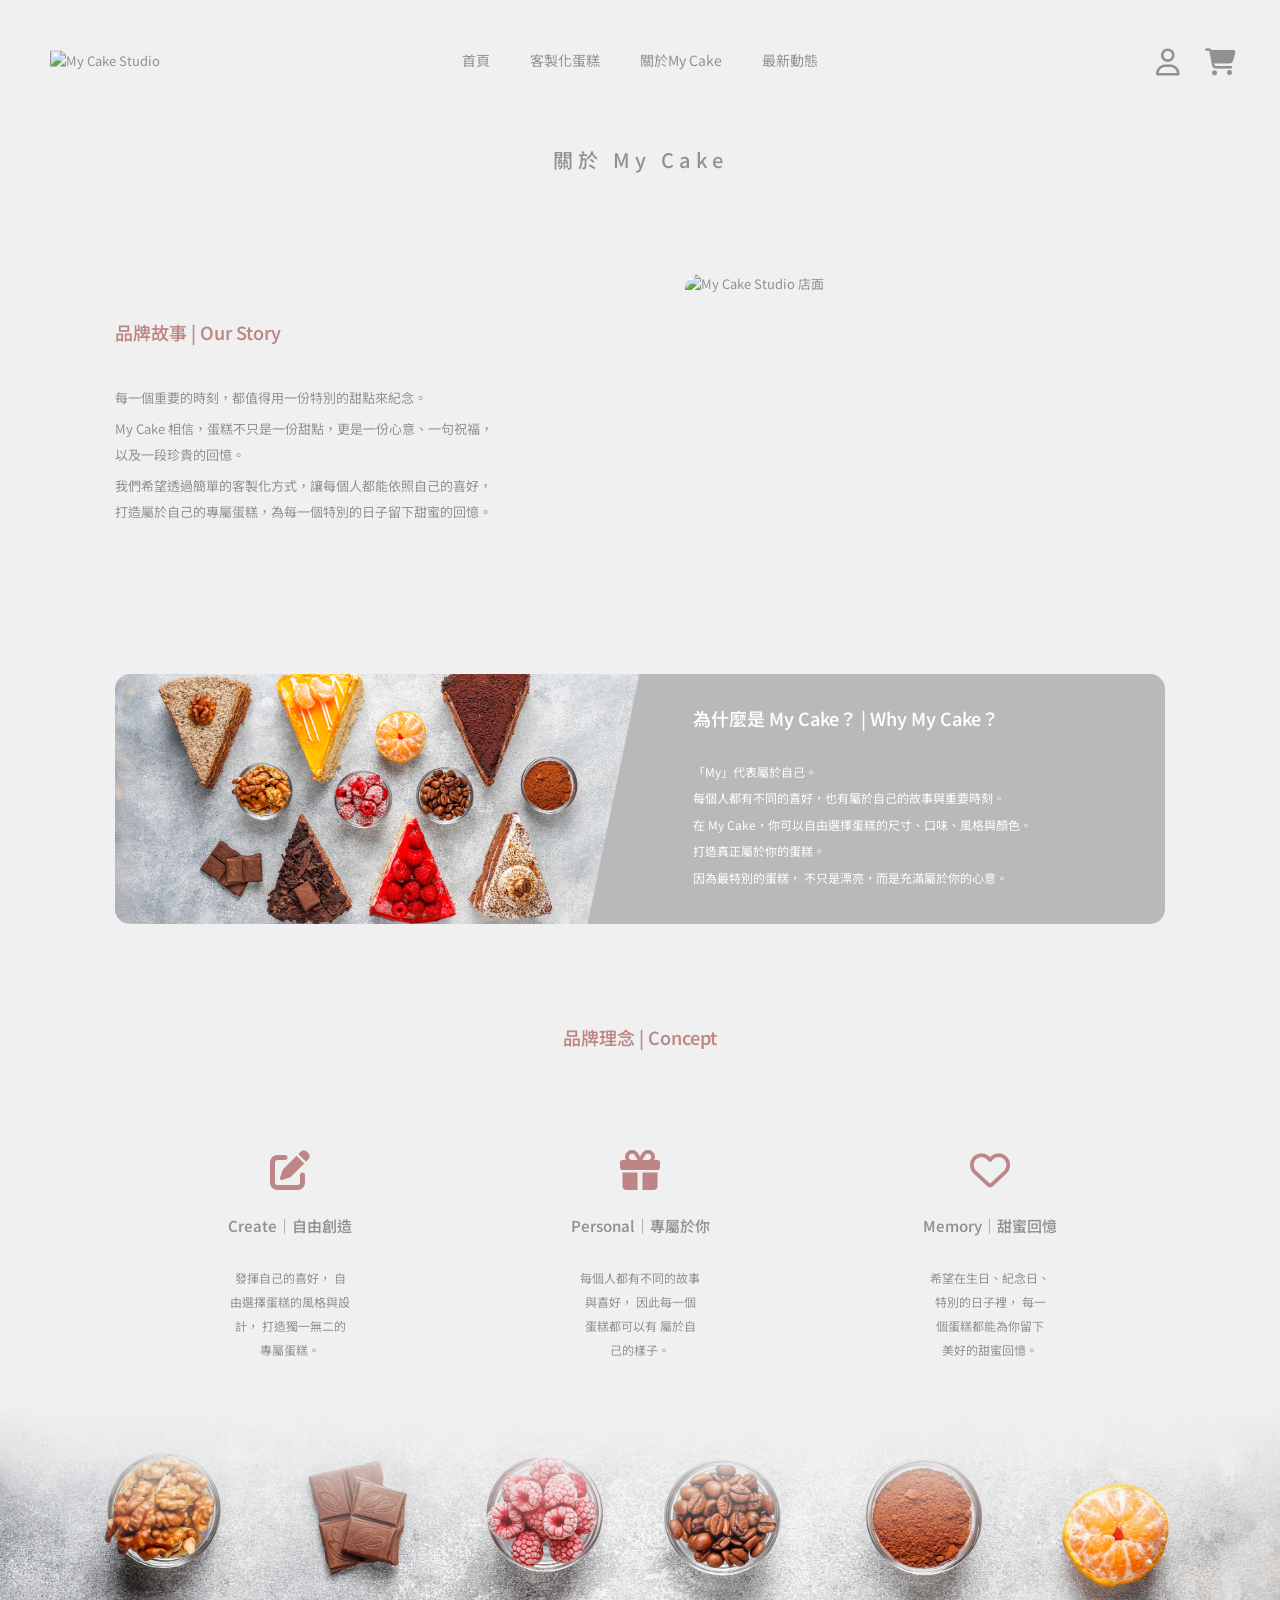
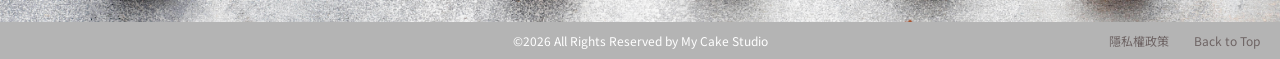
==== about.html @ 2c08181f "Add files via upload" ====
<!DOCTYPE html>
<html lang="en">

<head>
    <meta charset="UTF-8">
    <meta name="viewport" content="width=device-width, initial-scale=1.0">
    <title>My Cake Studio</title>
    <!-- 字體 -->
    <link rel="preconnect" href="https://fonts.googleapis.com">
    <link rel="preconnect" href="https://fonts.gstatic.com" crossorigin>

    <link href="https://fonts.googleapis.com/css2?family=Noto+Sans+TC:wght@300;400;500&display=swap" rel="stylesheet">
    <!-- icon -->
    <link rel="stylesheet" href="https://cdnjs.cloudflare.com/ajax/libs/font-awesome/6.5.2/css/all.min.css">

    <link rel="stylesheet" href="./about.css">

</head>

<body>
    <!-- ========HEADER=========== -->
    <header class="header">
        <div class="header-inner">
            <a href="./index.html" class="logo">
                <img src="./logo.png" alt="My Cake Studio">
            </a>
        </div>

        <nav class="nav">
            <a href="./index.html">首頁</a>
            <a href="./customizeCake.html">客製化蛋糕</a>
            <a href="./about.html">關於My Cake</a>
            <a href="./news.html">最新動態</a>
        </nav>

        <div class="header-icon">
            <a href="./member.html">
                <i class="fa-regular fa-user"></i>
            </a>
            <a href="./cart.html">
                <i class="fa-solid fa-cart-shopping"></i>
            </a>
        </div>
    </header>
    <!-- ========HERO=========== -->
    <main>
        <h1>關於 My Cake</h1>

        <section class="hero">
            <div class="hero-content">
                <h2>
                    品牌故事
                    <span>| Our Story</span>
                </h2>

                <p>
                    每一個重要的時刻，都值得用一份特別的甜點來紀念。
                </p>

                <p>
                    My Cake 相信，蛋糕不只是一份甜點，更是一份心意、一句祝福，<br>
                    以及一段珍貴的回憶。

                </p>

                <p>
                    我們希望透過簡單的客製化方式，讓每個人都能依照自己的喜好，<br>
                    打造屬於自己的專屬蛋糕，為每一個特別的日子留下甜蜜的回憶。
                </p>
            </div>

            <div>
                <img src="./delicious-donut-shop-ai-generated.jpg" alt="My Cake Studio 店面">
            </div>
        </section>
        <!-- ========ABOUT=========== -->
        <section class="about section">
            <div class="about-text">
                <div>
                    <img src="./assortment-pieces-cake (2).jpg" alt="各式甜點與蛋糕">
                </div>
                <div>
                    <h2>
                        為什麼是 My Cake？
                        <span>| Why My Cake？</span>
                    </h2>
                    <p>
                        「My」代表屬於自己。
                    </p>

                    <p>
                        每個人都有不同的喜好，也有屬於自己的故事與重要時刻。
                    </p>

                    <p>
                        在 My Cake，你可以自由選擇蛋糕的尺寸、口味、風格與顏色。
                    </p>

                    <p>
                        打造真正屬於你的蛋糕。
                    </p>

                    <p>
                        因為最特別的蛋糕，
                        不只是漂亮，而是充滿屬於你的心意。
                    </p>

                </div>
            </div>
        </section>
        <!-- ========品牌理念=========== -->
        <section class="process">
            <h2>
                品牌理念
                <span>| Concept</span>
            </h2>

            <div class="process-list">
                <div class="process-item">
                    <div class="circle">
                        <i class="fa-solid fa-pen-to-square"></i>
                        <h3>Create｜自由創造</h3>
                        <p>
                            發揮自己的喜好，
                            自由選擇蛋糕的風格與設計，
                            打造獨一無二的專屬蛋糕。
                        </p>
                    </div>
                </div>

                <div class="process-item">
                    <div class="circle">
                        <i class="fa-solid fa-gift"></i>
                        <h3>Personal｜專屬於你</h3>
                        <p>
                            每個人都有不同的故事與喜好，
                            因此每一個蛋糕都可以有
                            屬於自己的樣子。
                        </p>
                    </div>
                </div>

                <div class="process-item">
                    <div class="circle">
                        <i class="fa-regular fa-heart"></i>
                        <h3>Memory｜甜蜜回憶</h3>
                        <p>
                            希望在生日、紀念日、
                            特別的日子裡，
                            每一個蛋糕都能為你留下
                            美好的甜蜜回憶。
                        </p>
                    </div>
                </div>
            </div>
        </section>
        <!-- 食材圖片 -->
        <section class="ingredient-photo">
            <img src="./assortment-pieces-cake (1).jpg" alt="">
        </section>
    </main>
    <!-- ========FOOTER=========== -->
    <footer>
        <p>&copy;2026 All Rights Reserved by My Cake Studio
        </p>
        <div>
            <a href="#">隱私權政策</a>
            <a href="#">Back to Top</a>
        </div>
    </footer>
</body>

</html>
---- about.css ----
* {
    margin: 0;
    padding: 0;
    font-family: "Noto Sans TC", sans-serif;
    box-sizing: border-box;
}

body {
    color: rgb(145, 145, 145);
    background-color: rgb(240, 240, 240);
    font-size: 13px;
    overflow-x: hidden;
}

a {
    text-decoration: none;
    color: inherit;
}

img {
    display: block;
    width: 100%;
}

button {
    font-family: inherit;
    border: none;
    cursor: pointer;
}

/* <!-- ========HEADER=========== --> */
.header {
    height: 120px;
    display: flex;
    align-items: center;
    justify-content: center;
    position: relative;
}

/* LOGO */
.header-inner {
    position: absolute;
    left: 50px;
    top: 50%;
    transform: translateY(-50%);
}

.logo img {
    width: 300px;
}


/* 導覽列 */
.nav {
    display: flex;
    gap: 40px;
}

.nav a {
    font-size: 14px;
    transition: 0.3s;
}

.nav a:hover {
    color: #bd8585;
}

/* 右邊icon */
.header-icon {
    position: absolute;
    right: 45px;
    display: flex;
    gap: 25px;
}

.header-icon a {
    font-size: 27px;
    transition: 0.3s;
}

.header-icon a:hover {
    color: #bd8585;
}

/* <!-- ========MAIN=========== --> */
main {
    width: 85%;
    max-width: 1050px;
    margin: 0 auto;
}

main h1 {
    text-align: center;
    font-size: 20px;
    font-weight: 500;
    margin: 25px 0 100px;
    letter-spacing: 5px;
}

/* <!-- ========品牌故事=========== --> */
.hero {
    display: flex;
    align-items: center;
    gap: 20px;
    margin-bottom: 100px;
}

/* 左邊文字 */
.hero-content {
    width: 550px;
    flex: none;
}

.hero-content h2 {
    color: #bd8585;
    font-size: 18px;
    font-weight: 550;
    margin-bottom: 40px;
}

.hero-content p {
    font-size: 13px;
    line-height: 2;
    margin-bottom: 5px;
}

/* 右邊圖片 */
.hero div:last-child {
    width: 480px;
    flex-shrink: 0;
}

.hero div:last-child img {
    width: 100%;
    height: 300px;
    object-fit: cover;
    border-radius: 15px;
}

/* <!-- ========ABOUT=========== --> */
.about {
    margin-bottom: 100px;
}

.about-text {
    display: flex;
    align-items: stretch;
    overflow: hidden;
    border-radius: 15px;
    height: 250px;
    position: relative;
}

/* 左邊蛋糕照片 */
.about-text div:first-child {
    width: 50%;
    flex-shrink: 0;
}

.about-text div:first-child img {
    width: 100%;
    height: 100%;
    object-fit: cover;
    object-position: center 55%;
}

/* 右邊文字 */
.about-text div:last-child {
    width: 55%;
    margin-left: -5%;
    background-color: rgb(185, 185, 185);
    color: white;
    display: flex;
    flex-direction: column;
    justify-content: center;
    align-items: center;
    padding: 30px 40px 30px 70px;
    clip-path: polygon(9% 0, 100% 0, 100% 100%, 0 100%);
    position: relative;
    z-index: 2;
}

.about-text div:last-child h2,
.about-text div:last-child p {
    width: 85%;
}

.about-text h2 {
    font-size: 18px;
    font-weight: 550;
    margin-bottom: 30px;
}

.about-text p {
    font-size: 12px;
    line-height: 1.8;
    margin-bottom: 5px;
}

/* <!-- ========品牌理念=========== --> */
.process {
    margin-bottom: 40px;
}

.process h2 {
    text-align: center;
    color: #bd8585;
    font-size: 18px;
    font-weight: 550;
    margin-bottom: 100px;
}

.process-list {
    display: flex;
    justify-content: space-around;
    text-align: center;
}

.process-item {
    width: 28%;
}

.circle {
    display: flex;
    flex-direction: column;
    align-items: center;
}

.circle i {
    color: #bd8585;
    font-size: 40px;
    margin-bottom: 25px;
}

.circle h3 {
    font-size: 15px;
    font-weight: 550;
    margin-bottom: 30px;
}

.circle p {
    width: 120px;
    font-size: 12px;
    line-height: 2;
    text-align: center
}

/* <!-- ========食材圖片=========== --> */
.ingredient-photo {
    width: 100vw;
    height: 220px;
    margin-top: 10px;
    margin-left: calc(50% - 50vw);
    position: relative;
    overflow: hidden;
}

.ingredient-photo img {
    width: 100%;
    height: 100%;
    object-fit: cover;
    object-position: center 35%;
}

.ingredient-photo::after {
    content: "";
    position: absolute;
    inset: 0;
    background: linear-gradient(to bottom,
            rgb(240, 240, 240) 0%,
            rgba(240, 240, 240, 0.75) 25%,
            rgba(240, 240, 240, 0.35) 45%,
            rgba(240, 240, 240, 0) 65%);
    pointer-events: none;

}

/* <!-- ========FOOTER=========== --> */
footer {
    padding: 10px 20px;
    background-color: rgb(180, 180, 180);
    color: white;
    font-size: 12px;

    display: flex;
    align-items: center;
    justify-content: flex-end;

    position: relative;
}

footer p {
    margin: 0;

    /* 固定在整個 footer 正中央 */
    position: absolute;
    left: 50%;
    transform: translateX(-50%);
}

footer div {
    display: flex;
    gap: 25px;
}

footer div a {
    color: rgb(110, 100, 100);
}

footer a:hover {
    text-decoration: underline;
}
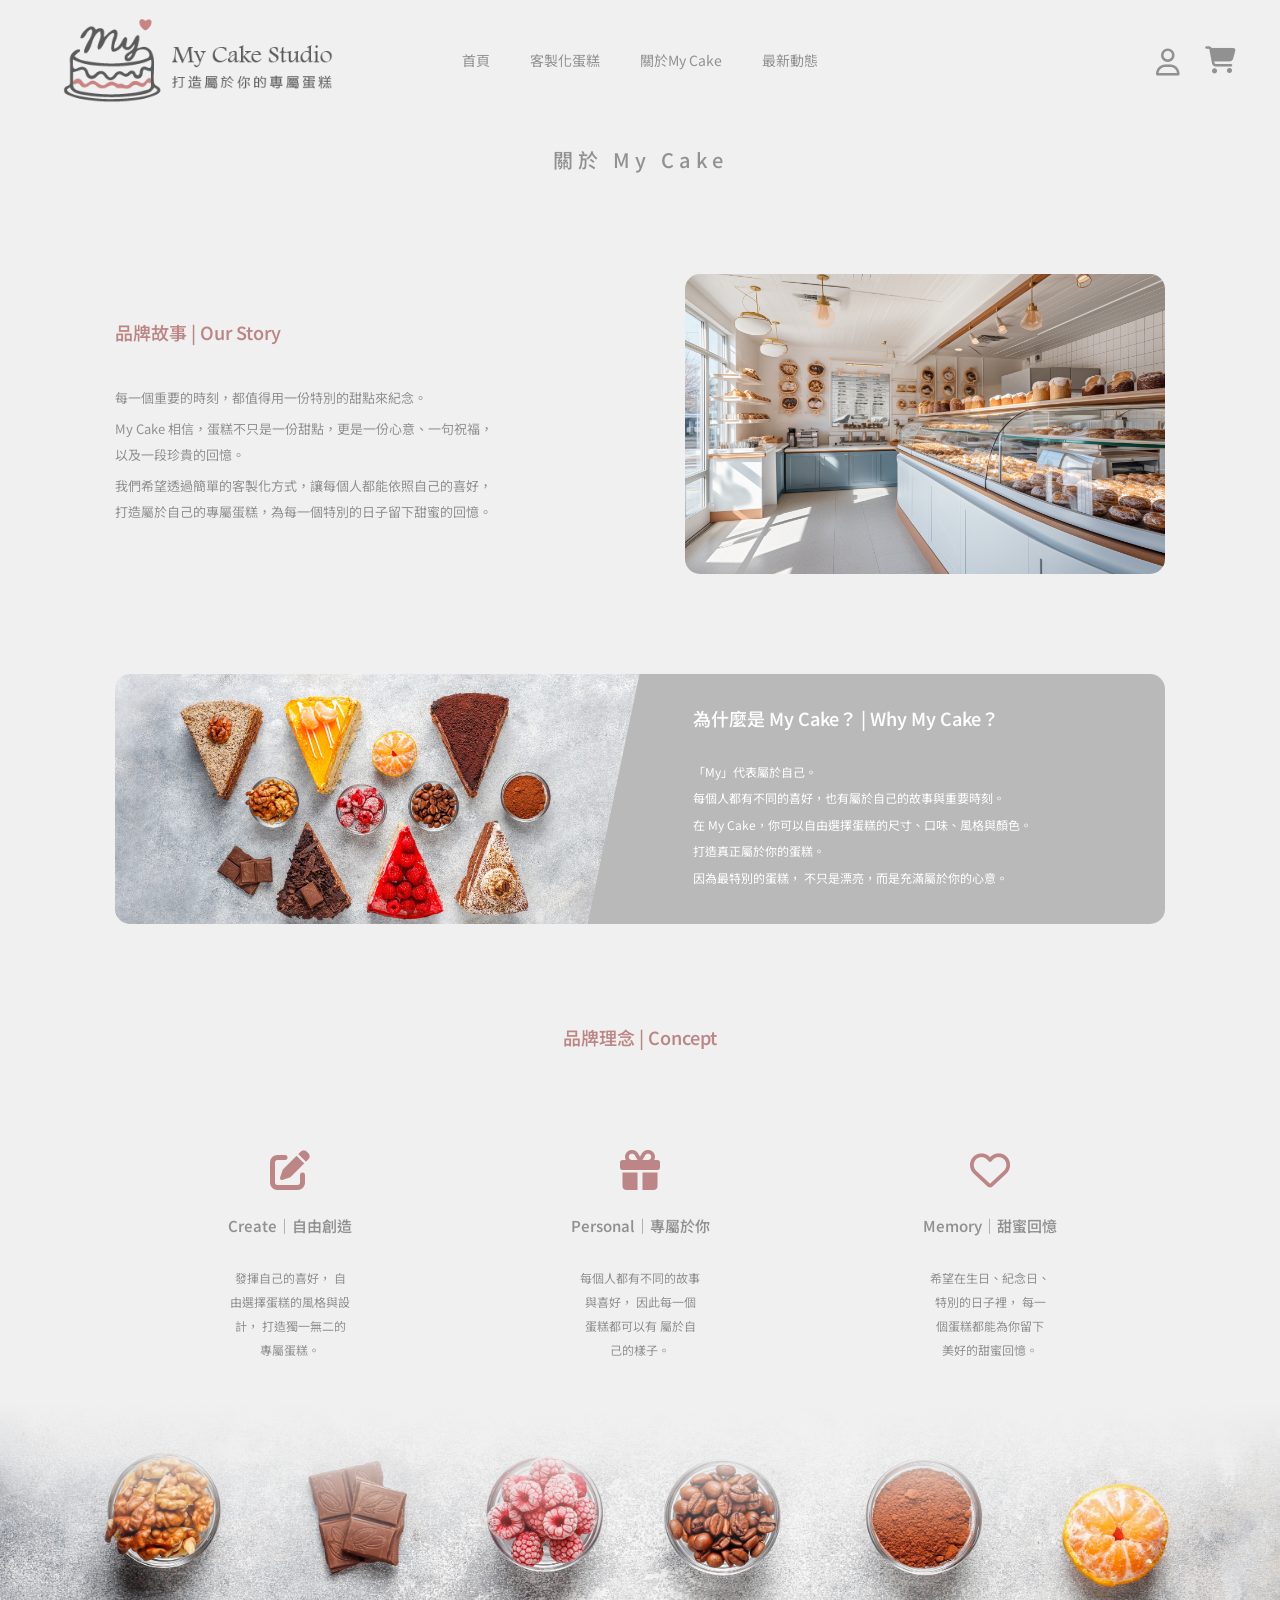
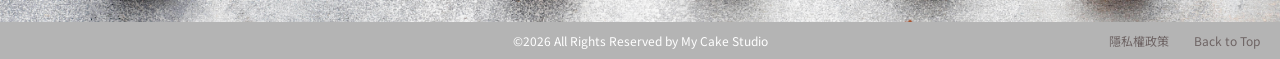
==== commit 12fa96d6: "Add files via upload" ====
--- a/about.html
+++ b/about.html
@@ -22,11 +22,11 @@
     <header class="header">
         <div class="header-inner">
             <a href="./index.html" class="logo">
-                <img src="./logo.png" alt="My Cake Studio">
+                <img src="./indeximg/logo.png" alt="My Cake Studio">
             </a>
         </div>
 
-        <nav class="nav">
+        <nav class="nav" id="mainNav">
             <a href="./index.html">首頁</a>
             <a href="./customizeCake.html">客製化蛋糕</a>
             <a href="./about.html">關於My Cake</a>
@@ -34,11 +34,42 @@
         </nav>
 
         <div class="header-icon">
-            <a href="./member.html">
-                <i class="fa-regular fa-user"></i>
-            </a>
-            <a href="./cart.html">
+            <button class="mobile-menu-toggle" id="mobileMenuBtn">
+                <i class="fa-solid fa-bars"></i>
+            </button>
+            <!-- 會員選單 Wrapper -->
+            <div class="member-menu-wrapper" style="position: relative;">
+                <!-- 點擊觸發彈出選單的按鈕 -->
+                <a href="javascript:void(0)" id="openMemberBtn">
+                    <i class="fa-regular fa-user"></i>
+                </a>
+
+                <!-- 點擊圖示後彈出的下拉選單 -->
+                <div class="member-dropdown" id="memberDropdown">
+                    <!-- 未登入狀態：顯示登入與註冊按鈕 -->
+                    <div id="loggedOutView" class="member-view">
+                        <div class="member-btn-group">
+                            <a href="./login.html" class="member-btn login-btn">會員登入</a>
+                            <a href="./register.html" class="member-btn register-btn">新會員註冊</a>
+                        </div>
+                    </div>
+
+                    <!-- 已登入狀態：顯示個人帳戶選單（已移除登出） -->
+                    <div id="loggedInView" class="member-view" style="display: none;">
+                        <div class="user-greeting">嗨，<span id="userNameDisplay">會員</span></div>
+                        <hr class="menu-divider">
+                        <ul class="member-links">
+                            <li><a href="./member.html">我的帳戶</a></li>
+                            <li><a href="#">訂單查詢</a></li>
+                        </ul>
+                    </div>
+                </div>
+            </div>
+
+            <!-- 購物車圖示 -->
+            <a href="javascript:void(0)" class="cart-icon-wrapper" id="openCartBtn">
                 <i class="fa-solid fa-cart-shopping"></i>
+                <span class="cart-badge" id="cartBadge"></span>
             </a>
         </div>
     </header>
@@ -70,14 +101,14 @@
             </div>
 
             <div>
-                <img src="./delicious-donut-shop-ai-generated.jpg" alt="My Cake Studio 店面">
+                <img src="./indeximg/shop.jpg" alt="My Cake Studio 店面">
             </div>
         </section>
         <!-- ========ABOUT=========== -->
         <section class="about section">
             <div class="about-text">
                 <div>
-                    <img src="./assortment-pieces-cake (2).jpg" alt="各式甜點與蛋糕">
+                    <img src="./indeximg/about-1.jpg" alt="各式甜點與蛋糕">
                 </div>
                 <div>
                     <h2>
@@ -156,9 +187,28 @@
         </section>
         <!-- 食材圖片 -->
         <section class="ingredient-photo">
-            <img src="./assortment-pieces-cake (1).jpg" alt="">
+            <img src="./indeximg/aboutbuttom-1.jpg" alt="">
         </section>
     </main>
+
+    <!-- ======== 購物車側邊抽屜 (Drawer) =========== -->
+    <div class="cart-drawer-overlay" id="cartOverlay"></div>
+    <div class="cart-drawer" id="cartDrawer">
+        <div class="cart-drawer-header">
+            <h3>購物車清單</h3>
+            <button class="close-cart" id="closeCartBtn">&times;</button>
+        </div>
+        <div class="cart-items-list" id="cartItemsList">
+            <!-- 購物車項目會由 JavaScript 動態寫入 -->
+        </div>
+        <div class="cart-drawer-footer">
+            <div class="cart-total-row">
+                <span>總計金額</span>
+                <span id="drawerTotalAmount">NT$ 0</span>
+            </div>
+             <button class="checkout-btn" onclick="handleCheckout()">前往結帳</button>
+        </div>
+    </div>
     <!-- ========FOOTER=========== -->
     <footer>
         <p>&copy;2026 All Rights Reserved by My Cake Studio
@@ -168,6 +218,178 @@
             <a href="#">Back to Top</a>
         </div>
     </footer>
+
+
+    <script>
+        document.addEventListener("DOMContentLoaded", function () {
+             // ==================== 手機版漢堡選單邏輯 ================
+            const mobileMenuBtn = document.getElementById("mobileMenuBtn");
+            const mainNav = document.getElementById("mainNav");
+            if (mobileMenuBtn && mainNav) {
+                mobileMenuBtn.addEventListener("click", function () {
+                    // 點擊時切換 active 狀態 
+                    mainNav.classList.toggle("active");
+                    // 檢查目前選單狀態 
+                    console.log("目前選單是否開啟：",
+                        mainNav.classList.contains("active"));
+                });
+            }
+            // 1. 從 localStorage 讀取購物車資料
+            let cart = JSON.parse(localStorage.getItem("cake_cart")) || [];
+
+            // 2. 取得 DOM 元素
+            const cartBadge = document.getElementById("cartBadge");
+            const cartItemsList = document.getElementById("cartItemsList");
+            const drawerTotalAmount = document.getElementById("drawerTotalAmount");
+            const cartDrawer = document.getElementById("cartDrawer");
+            const cartOverlay = document.getElementById("cartOverlay");
+            const openCartBtn = document.getElementById("openCartBtn");
+            const closeCartBtn = document.getElementById("closeCartBtn");
+
+            // 3. 控制側邊抽屜開啟/關閉
+            function toggleCart(open) {
+                if (cartDrawer && cartOverlay) {
+                    if (open) {
+                        cartDrawer.classList.add("active");
+                        cartOverlay.classList.add("active");
+                    } else {
+                        cartDrawer.classList.remove("active");
+                        cartOverlay.classList.remove("active");
+                    }
+                }
+            }
+
+            // 4. 更新購物車 UI (渲染清單與計算總金額)
+            function updateCartUI() {
+                // 同步存入 localStorage
+                localStorage.setItem("cake_cart", JSON.stringify(cart));
+
+                // 更新 Badge 數量與顯示狀態
+                if (cartBadge) {
+                    const totalCount = cart.length;
+                    cartBadge.textContent = totalCount;
+                    cartBadge.style.display = totalCount > 0 ? "flex" : "none";
+                }
+
+                // 清空列表
+                if (!cartItemsList) return;
+                cartItemsList.innerHTML = "";
+
+                if (cart.length === 0) {
+                    cartItemsList.innerHTML = `<div class="empty-msg">購物車目前是空的</div>`;
+                    if (drawerTotalAmount) drawerTotalAmount.textContent = "NT\$ 0";
+                    return;
+                }
+
+                let grandTotal = 0;
+                let listHtml = "";
+
+                cart.forEach((item, index) => {
+                    grandTotal += Number(item.price) || 0;
+
+                    listHtml += `
+                    <div class="cart-item">
+                        <div class="cart-item-info">
+                            <div class="cart-item-title">客製化蛋糕 (${item.size ? item.size + '吋' : '未指定'})</div>
+                            <div class="cart-item-detail">
+                                口味: ${item.flavor || '預設'} / 風格: ${item.style || '無'} / 顏色: ${item.color || '預設'}<br>
+                                ${item.text ? `標語: "${item.text}"` : '無標語'}
+                            </div>
+                        </div>
+                        <div style="text-align: right;">
+                            <div class="cart-item-price">NT$ ${item.price}</div>
+                            <span class="remove-item" onclick="removeCartItem(${index})" style="cursor:pointer;">
+                                <i class="fa-solid fa-trash-can"></i>
+                            </span>
+                        </div>
+                    </div>
+                `;
+                });
+
+                cartItemsList.innerHTML = listHtml;
+
+                if (drawerTotalAmount) {
+                    drawerTotalAmount.textContent = `NT$ ${grandTotal}`;
+                }
+            }
+
+            // 5. 提供刪除項目的全域函式
+            window.removeCartItem = function (index) {
+                cart.splice(index, 1);
+                updateCartUI();
+            };
+
+            // 6. 跨頁面同步購物車 (當其他分頁變更購物車時自動刷新)
+            window.addEventListener("storage", function (e) {
+                if (e.key === "cake_cart") {
+                    cart = JSON.parse(e.newValue) || [];
+                    updateCartUI();
+                }
+            });
+
+            // 7. 事件監聽
+            if (openCartBtn) {
+                openCartBtn.addEventListener("click", function (e) {
+                    e.preventDefault();
+                    toggleCart(true);
+                });
+            }
+
+            if (closeCartBtn) closeCartBtn.addEventListener("click", () => toggleCart(false));
+            if (cartOverlay) cartOverlay.addEventListener("click", () => toggleCart(false));
+
+            // 初始渲染購物車
+            updateCartUI();
+             // ====2. 會員下拉選單邏輯 (放這裡最適合) ===========
+            const openMemberBtn = document.getElementById("openMemberBtn");
+            const memberDropdown = document.getElementById("memberDropdown");
+            const loggedOutView = document.getElementById("loggedOutView");
+            const loggedInView = document.getElementById("loggedInView");
+            const userNameDisplay = document.getElementById("userNameDisplay");
+
+            // 檢查登入狀態並更新顯示切換
+            function checkUserLoginStatus(){
+                const userInfo = JSON.parse(localStorage.getItem("user_info"));
+                    // userInfo && userInfo.isLoggedIn
+                if(userInfo && userInfo.isLoggedIn){
+                    loggedOutView.style.display = "none";
+                    loggedInView.style.display = "block";
+                    if(userNameDisplay) userNameDisplay.textContent = userInfo.name || "會員";     
+                } else {
+                    loggedOutView.style.display = "block";
+                    loggedInView.style.display = "none";
+                }
+            }
+            // 點擊會員 icon 開關彈出選單
+            if(openMemberBtn){
+                openMemberBtn.addEventListener("click", function(e){
+                    e.stopPropagation();
+                    checkUserLoginStatus();
+                    if(memberDropdown) memberDropdown.classList.toggle("active");
+                });
+            }
+            // 點擊頁面其他空白處時自動關閉選單
+            document.addEventListener("click", function(e){
+                if(memberDropdown && !memberDropdown.contains(e.target) && openMemberBtn && !openMemberBtn.contains(e.target)){
+                    memberDropdown.classList.remove("active");
+                }
+            });
+        });// DOMContentLoaded 結束點
+
+    // ==== 9. 購物車按鈕：前往結帳邏輯 (需放在 DOMContentLoaded 外面) ===========
+    function handleCheckout() {
+        const userInfo = JSON.parse(localStorage.getItem("user_info"));
+
+        // 判斷是否有登入紀錄
+        if (userInfo && userInfo.isLoggedIn) {
+            // 已登入：前往結帳頁
+            window.location.href = './checkout.html';
+        } else {
+            // 未登入：前往登入頁，並附帶 redirect=checkout 參數
+            window.location.href = './login.html?redirect=checkout';
+        }
+    }
+    </script>
 </body>
 
 </html>
--- a/about.css
+++ b/about.css
@@ -274,6 +274,308 @@
     pointer-events: none;
 
 }
+/* ========新增：購物車 Badge 與側邊抽屜 (Drawer) 樣式 =========== */
+/* 購物車圖示定位與數字 Badge */
+.cart-icon-wrapper{
+    position: relative;
+    display: inline-flex;
+    align-items: center;
+    justify-content: center;
+    cursor: pointer;
+    line-height: 1;
+}
+
+.cart-badge{
+    position: absolute;
+    top:-6px;
+    right: -10px;
+    color: white;
+    background-color: #bd8585;
+    font-size: 10px;
+    font-weight: bold;
+    border-radius: 50%;
+    width: 17px;
+    height: 17px;
+    display: flex;
+    align-items: center;
+    justify-content: center;
+    transition: transform 0.2s cubic-bezier(0.175, 0.885, 0.32, 1.275);
+    box-shadow: 0 2px 4px rgba(0, 0, 0, 0.15);
+}
+
+/*購物車側邊抽屜 (Drawer) 與半透明背景遮罩 */
+.cart-drawer-overlay{
+    position: fixed;
+    top: 0;
+    left: 0;
+    width: 100vw;
+    height: 100vh;
+    background: rgba(0, 0, 0, 0.35);
+    opacity: 0;
+    visibility: hidden;
+    transition: opacity 0.3s ease, visibility 0.3s ease;
+    z-index: 998;
+}
+
+.cart-drawer-overlay.active{
+    opacity: 1;
+    visibility: visible;
+}
+
+.cart-drawer{
+    position: fixed;
+    top: 0;
+    right: -380px;
+    width: 350px;
+    max-width: 85vw;
+    height: 100vh;
+    background-color: #f7f7f7;
+    box-shadow: -4px 0 15px rgba(0, 0, 0, 0.08);
+    transition: right 0.35s cubic-bezier(0.4, 0, 0.2, 1);
+    z-index: 999;
+    display: flex;
+    flex-direction: column;
+    padding: 25px 20px;
+}
+/* 滑出顯示 */
+.cart-drawer.active{
+    right: 0;   
+}
+/* 抽屜內部結構樣式 */
+.cart-drawer-header{
+    display: flex;
+    justify-content: space-between;
+    align-items: center;
+    border-bottom: 1px solid #e0e0e0;
+    padding-bottom: 15px;
+}
+.cart-drawer-header h3{
+    font-size: 15px;
+    font-weight: 600;
+    color: #666;
+    letter-spacing: 1px;
+}
+.close-cart{
+    background: transparent;
+    font-size: 22px;
+    color: #999;
+    transition: color 0.2s;
+}
+.close-cart:hover{
+    color: #bd8585;
+}
+/* 購物車商品列表區塊 */
+.cart-items-list{
+    flex: 1;
+    overflow-y: auto;
+    margin: 15px 0;
+    padding-right: 5px;
+}
+.cart-item{
+    display: flex;
+    justify-content: space-between;
+    align-items: flex-start;
+    background-color: #ffffff;
+    border-radius: 8px;
+    padding: 12px;
+    margin-bottom: 12px;
+    box-shadow: 0 2px 6px rgba(0, 0, 0, 0.03);
+}
+.cart-item-info{
+    font-size: 12px;
+    color: #666;
+}
+
+.cart-item-title{
+    font-weight: 600;
+    color: #444;
+    margin-bottom: 4px;
+    font-size: 13px;
+}
+
+.cart-item-detail{
+    font-size: 11px;
+    color: #888;
+    line-height: 1.5;
+}
+.cart-item-price{
+    font-weight: 600;
+    color: #bd8585;
+    font-size: 13px;
+}
+.remove-item{
+    color:#ccc;
+    cursor: pointer;
+    font-size: 13px;
+    margin-left: 10px;
+    transition: color 0.2s;
+}
+.remove-item:hover{
+    color: #e74c3c;
+}
+.empty-msg{
+    text-align: center;
+    color: #aaa;
+    margin-top: 50px;
+    font-size: 13px;
+}
+/* 抽屜底部結帳區塊 */
+.cart-drawer-footer{
+    border-top: 1px solid #e0e0e0;
+    padding-top: 15px;
+}
+.cart-total-row{
+    display: flex;
+    justify-content: space-between;
+    font-size: 13px;
+    font-weight: 600;
+    color:#bd8585;
+    margin-bottom: 15px;
+    letter-spacing: 1px;
+}
+
+.cart-total-row span:last-child{
+    color: #bd8585;
+    font-size: 15px;
+}
+.checkout-btn{
+    width: 100%;
+    height: 38px;
+    background-color: #bd8585;
+    color: #ffffff;
+    border-radius: 20px;
+    font-size: 13px;
+    letter-spacing: 1px;
+    transition: all 0.2s ease;
+}
+
+.checkout-btn:active {
+    transform: scale(0.96);
+}
+
+.checkout-btn:hover{
+    background-color: #a86f6f;
+    transform: scale(1.05);
+}
+
+/* ========會員彈出選單 =========== */
+.member-menu-wrapper {
+    position: relative;
+    display: inline-flex;
+    align-items: center;
+}
+
+/* 1. 彈出選單本體 */
+.member-dropdown {
+    position: absolute;
+    top: calc(100% + 8px);
+    right: -5px;
+    width: 125px; /* 精緻寬度 */
+    background-color: #f6f6f6;
+    box-shadow: 0 4px 15px rgba(0, 0, 0, 0.12);
+    border-radius: 12px;
+    padding: 10px;
+    display: none;
+    z-index: 1000;
+    transition: all 0.2s ease;
+}
+
+/* 點擊圖示後加上 active 顯示 */
+.member-dropdown.active {
+    display: block;
+    animation: dropdownFadeIn 0.2s ease-out;
+}
+
+@keyframes dropdownFadeIn {
+    from {
+        opacity: 0;
+        transform: translateY(-6px);
+    }
+    to {
+        opacity: 1;
+        transform: translateY(0);
+    }
+}
+
+/* 2. 已登入問候語 */
+.user-greeting {
+    font-size: 14px !important;
+    font-weight: bold;
+    letter-spacing: 0.3px;
+    padding-bottom: 6px;
+    margin-bottom: 6px;
+    text-align: center;
+}
+
+.user-greeting span {
+    color: #bd8585;
+    text-transform: uppercase;
+}
+
+/* 3. 按鈕與連結區塊 */
+.member-btn-group,
+.member-links {
+    list-style: none;
+    padding: 0;
+    margin: 0;
+    display: flex;
+    flex-direction: column;
+    gap: 2px; /* 縮小按鈕之間的間距 */
+}
+
+/* 4. 無方框按鈕（背景透明、無陰影） */
+.member-btn,
+.member-links li a {
+    display: block;
+    text-align: center;
+    padding: 6px 0 !important;
+    font-size: 14px !important;
+    font-weight: 500;
+    line-height: 1.4 !important;
+    color: rgb(145, 145, 145) !important;
+    background-color: transparent !important; /* 移除白色背景方框 */
+    border-radius: 12px;
+    text-decoration: none;
+    border: none !important;
+    box-shadow: none !important; /* 移除方框陰影 */
+    transition: all 0.2s ease;
+}
+
+/* 懸浮效果 (Hover) */
+.member-btn:hover,
+.member-links li a:hover {
+    color: #bd8585 !important;
+    background-color: #ededed !important; /* 滑過去時呈現微深的灰色微光，視覺更舒適 */
+    transform: none;
+}
+
+/* 動畫 */
+/* 建立 3D 透視空間 */
+.process-item {
+    width: 28%;
+    perspective: 1000px;
+}
+
+.circle i {
+    color: #bd8585;
+    font-size: 40px;
+    margin-bottom: 25px;
+    
+    /* 確保圖示以自身中心進行 3D 翻轉 */
+    display: inline-flex;
+    align-items: center;
+    justify-content: center;
+    
+    /* 3D 翻轉過渡效果 */
+    transition: transform 0.6s cubic-bezier(0.4, 0.2, 0.2, 1), color 0.3s ease;
+    transform-style: preserve-3d;
+}
+
+/* 懸浮時純 Icon 進行 Y 軸 3D 翻轉 */
+.process-item:hover .circle i {
+    transform: rotateY(180deg) scale(1.15);
+    color: #a86f6f;
+}
 
 /* <!-- ========FOOTER=========== --> */
 footer {
@@ -309,4 +611,244 @@
 
 footer a:hover {
     text-decoration: underline;
+}
+
+/* 電腦版：預設隱藏漢堡按鈕 */
+.mobile-menu-toggle {
+    display: none;
+    background: none;
+    border: none;
+    font-size: 22px;
+    cursor: pointer;
+    color: rgb(145, 145, 145);
+    transition: color 0.2s;
+    padding: 0;
+    line-height: 1;
+    align-items: center;
+    justify-content: center;
+}
+/* 當螢幕在 769px 到 900px 之間時的過渡調整 */
+@media (max-width: 1100px) and (min-width: 901px) {
+    .header {
+        padding: 0 20px;
+    }
+    .header-inner{
+        left: 25px;
+    }
+    .logo img {
+        width: 200px; /* 將 Logo 稍微縮小一點點 */
+    }
+    .nav {
+        gap: 20px; /* 縮小導覽列文字之間的間距 */
+    }
+    .nav a {
+        font-size: 13px; /* 稍微調小字體 */
+    }
+    .header-icon{
+        right: 25px;
+        gap: 15px;
+    }
+}
+@media (max-width: 900px) {
+     .mobile-menu-toggle {
+        display: inline-flex;
+        align-items: center;
+        justify-content: center;
+    }
+    /* Header */
+    .header {
+        height: 80px;
+        padding: 0 15px;
+        justify-content: space-between;
+        position: relative;
+        z-index: 1001;
+    }
+
+    .header-inner {
+        position: static;
+        transform: none;
+    }
+
+    .logo img {
+        width: 150px;
+    }
+
+    .header-icon {
+        position: static;
+        gap: 20px;
+        align-items: center;
+    }
+
+    /* 漢堡選單 */
+    .nav {
+        display: none;
+        position: absolute;
+        top: 80px;
+        left: 0;
+        width: 100%;
+        background-color: #f7f7f7;
+        flex-direction: column;
+        gap: 0;
+        box-shadow: 0 4px 10px rgba(0, 0, 0, 0.08);
+        padding: 15px 0;
+        z-index: 1000;
+        text-align: center;
+    }
+
+    .nav.active {
+        display: flex;
+    }
+    .nav a{
+        padding: 18px 0;
+    }
+    .hero{
+        display: flex;
+        flex-direction: column;
+        align-items: center;
+        gap: 25px;
+        height: auto;
+        margin-bottom: 70px;
+        background-image: none;
+        position: static;
+    }
+    .hero-content{
+        width: 100%;
+        flex:none;
+        min-width: 0;
+        position: static;
+        transform: none;
+        text-align: center;
+    }
+    .hero-content h2{
+        margin-bottom: 25px;
+        text-align: center;
+    }
+    .hero-content p{
+        margin-bottom: 10px;
+        text-align: center;
+    }
+    .hero-content br{
+        display: none;
+    }
+    /* 圖片 */
+    .hero>div:last-child{
+        width: 100%;
+        flex:none;
+        min-width: 0;
+    }
+    .hero>div:last-child img{
+        width: 100%;
+        height: 280px;
+        object-fit: cover;
+        border-radius: 15px;
+    }
+    .about{
+        margin-bottom: 70px;
+        padding: 0;
+    }
+    .about-text{
+        display: flex;
+        flex-direction: row;
+        width: 100%;
+        height: auto;
+        min-height: 280px;
+        overflow: hidden;
+        border-radius: 15px;
+    }
+    .about-text>div:first-child{
+        width: 45%;
+        flex: 0 0 45%;
+        min-width: 0;
+    }
+    .about-text>div:first-child img{
+        width: 100%;
+        height: 100%;
+        min-height: 280px;
+        object-fit: cover;
+        object-position: center;
+    }
+    .about-text>div:last-child{
+        width: 60%;
+        flex: 1 1 60%;
+        min-width: 0;
+        margin-left: -5%;
+        padding: 25px 20px 25px 35px;
+        clip-path: polygon(9% 0, 100% 0, 100% 100%, 0 100%);
+    }
+    .about-text div:last-child h2,
+    .about-text div:last-child p{
+        width: 100%;
+    }
+    .about-text h2{
+        font-size: 16px;
+        margin-bottom: 20px;
+    }
+    .about-text p{
+        line-height: 1.9;
+    }
+    .process{
+        margin-bottom: 45px;
+    }
+    .process h2{
+        font-size: 18px;
+        margin-bottom: 55px;
+    }
+    .process-list{
+        display: flex;
+        flex-direction: column;
+        justify-content: flex-start;
+        align-items: center;
+        gap: 40px;
+        text-align: center;
+    }
+    .process-item{
+        width: 100%;
+        max-width: 300px;
+        min-width: 0;
+        perspective: 1000px;
+    }
+    .circle{
+        width: 100%;
+        display: flex;
+        flex-direction: column;
+        align-items: center;
+    }
+    .circle i{
+        font-size: 38px;
+        margin-bottom: 15px;
+    }
+    .circle h3{
+        font-size: 15px;
+        line-height: 1.8;
+        margin-bottom: 12px;
+    }
+    .circle p{
+        width: 100%;
+        max-width: 260px;
+        line-height: 2;
+        text-align: center;
+    }
+    .ingredient-photo{
+        height: 180px;
+        overflow: hidden;
+    }
+    .ingredient-photo img{
+        width: 100%;
+        height: 100%;
+        object-fit: cover;
+        object-position: center -5%;
+    }
+   /* 6. Footer 調整 */
+    footer {
+        flex-direction: column;
+        justify-content: center;
+        gap: 10px;
+        padding: 20px;
+        text-align: center;
+    }
+
+    footer p {
+        position: static;
+        transform: none;
+    }
 }
